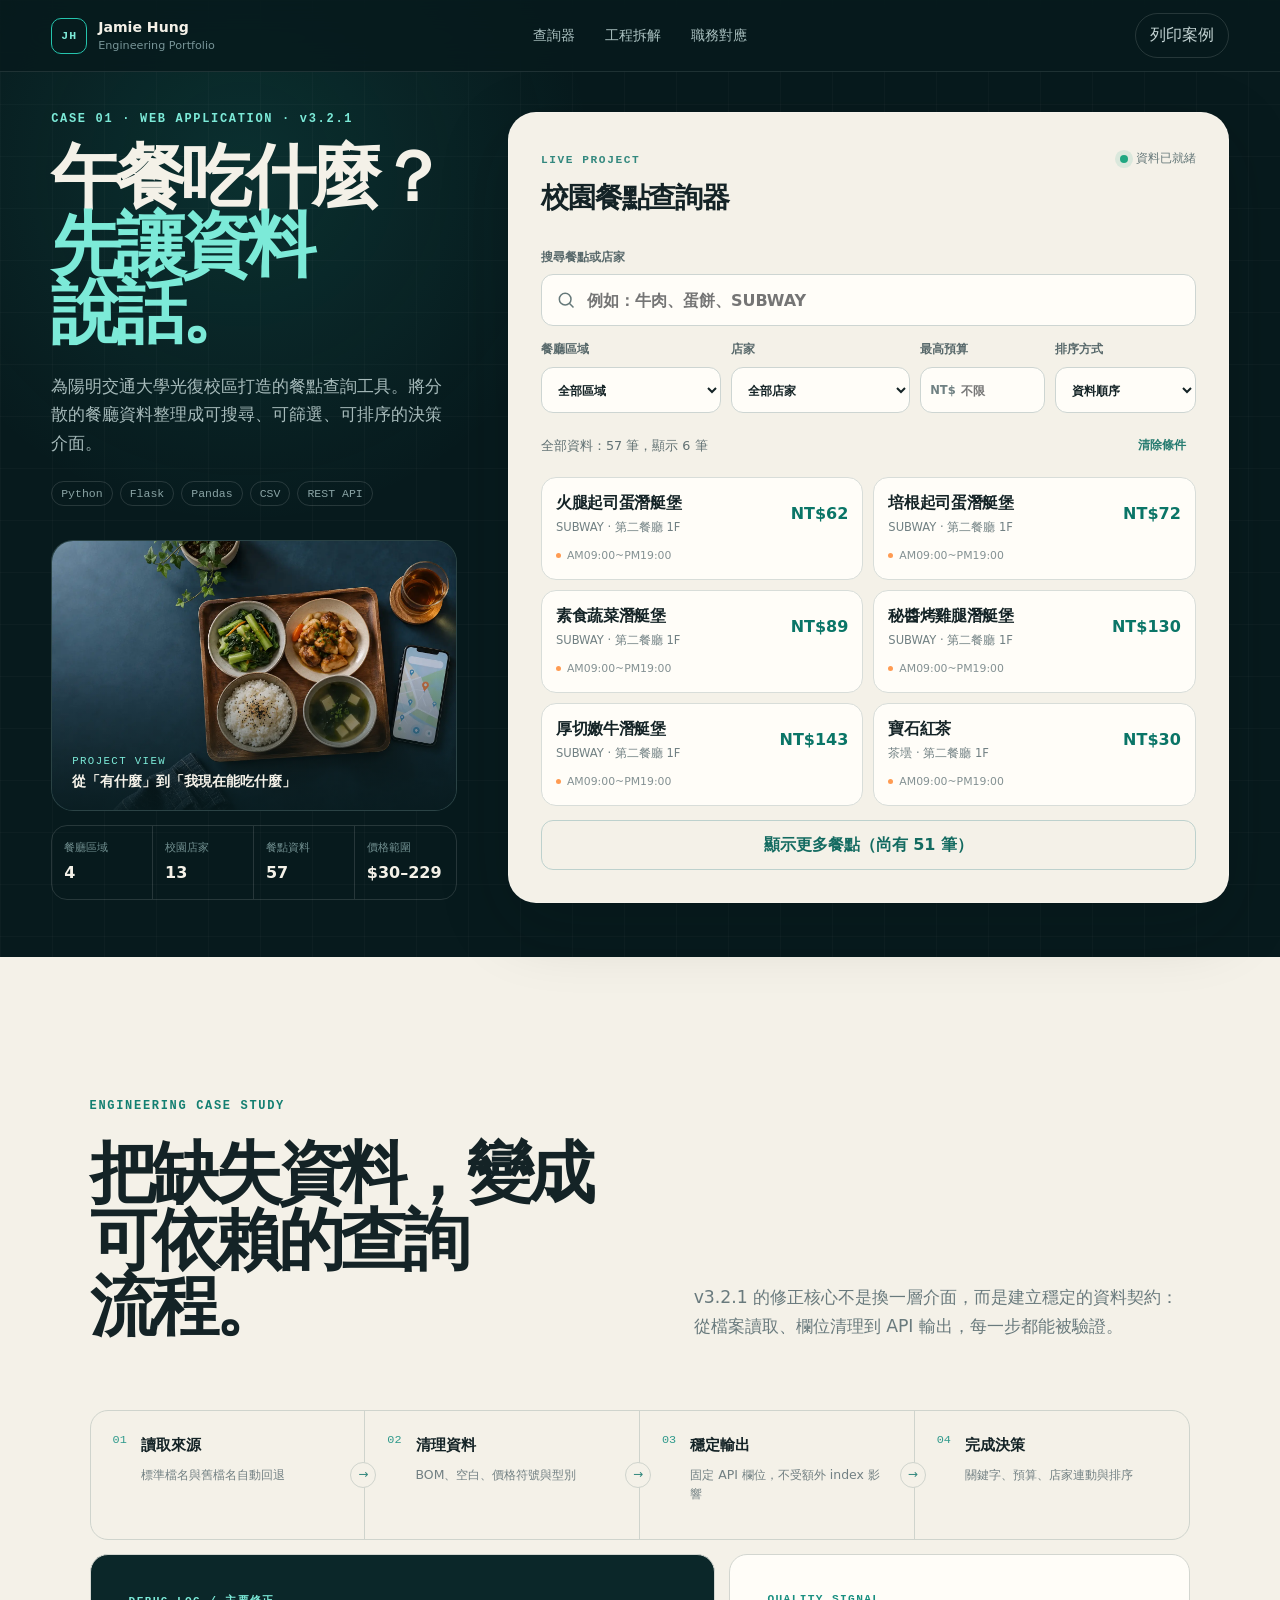
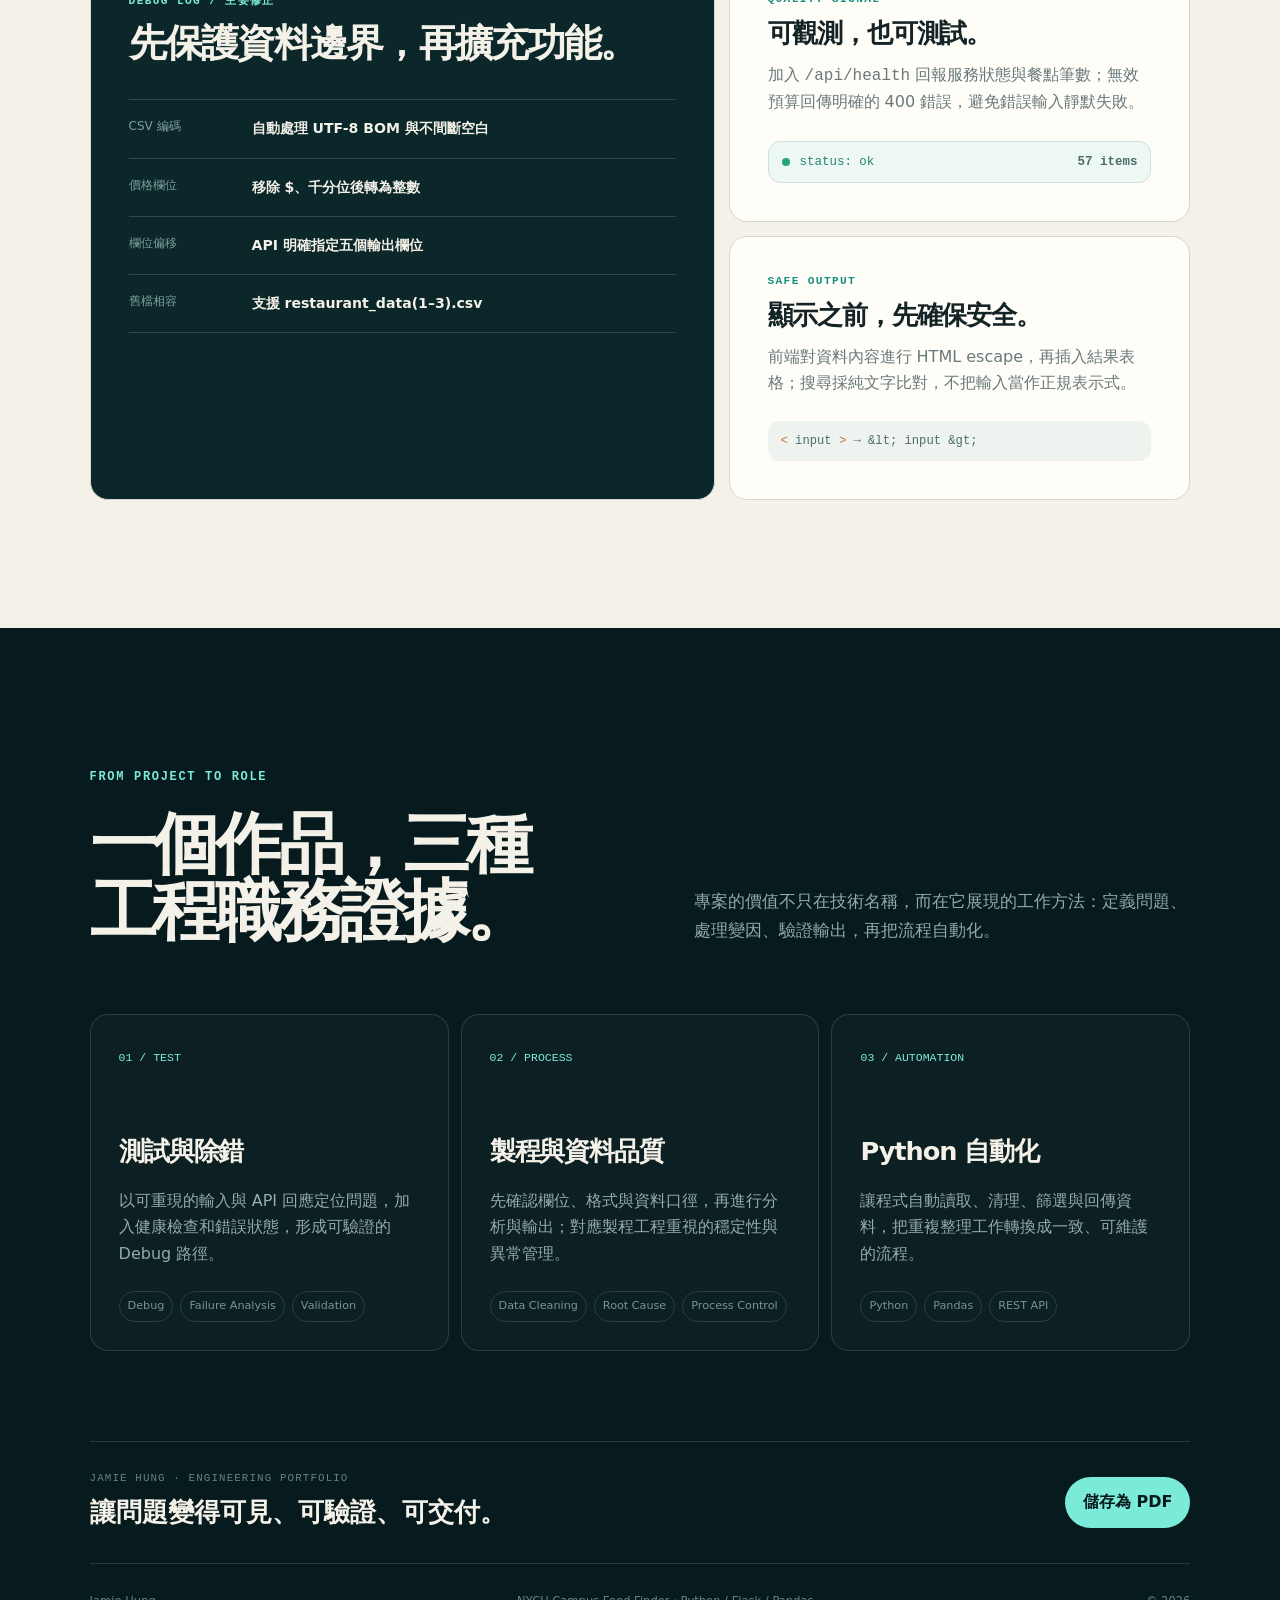
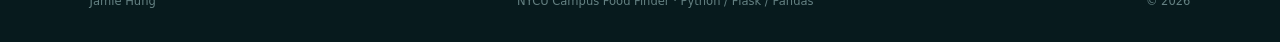
==== docs/index.html @ b02f9383 "Add files via upload" ====
<!doctype html>
<html lang="zh-Hant">
  <head>
    <meta charset="utf-8" />
    <meta name="viewport" content="width=device-width, initial-scale=1" />
    <meta name="theme-color" content="#071a1d" />
    <meta
      name="description"
      content="Jamie Hung 的 NYCU Campus Food Finder 工程作品：以 Python、Flask、Pandas 與 CSV 建立校園餐飲查詢系統。"
    />
    <link rel="icon" href="favicon.svg" type="image/svg+xml" />
    <link rel="preload" href="food-finder-hero.webp" as="image" type="image/webp" />
    <title>Jamie Hung｜NYCU Campus Food Finder</title>
    <link rel="stylesheet" href="styles.css" />
  </head>
  <body>
    <a class="skip-link" href="#finder-app">跳到餐點查詢器</a>

    <header class="site-header">
      <a class="brand" href="#top" aria-label="回到頁首">
        <span class="brand-mark">JH</span>
        <span class="brand-copy"><strong>Jamie Hung</strong><small>Engineering Portfolio</small></span>
      </a>
      <nav aria-label="主要導覽">
        <a href="#finder">查詢器</a>
        <a href="#case-study">工程拆解</a>
        <a href="#role-fit">職務對應</a>
      </nav>
      <button class="print-button" type="button" data-print>列印案例</button>
    </header>

    <main id="top">
      <section class="product" id="finder" aria-labelledby="product-title">
        <div class="project-intro">
          <div class="intro-copy">
            <p class="eyebrow">CASE 01 · WEB APPLICATION · v3.2.1</p>
            <h1 id="product-title">午餐吃什麼？<br /><span>先讓資料說話。</span></h1>
            <p class="lede">
              為陽明交通大學光復校區打造的餐點查詢工具。將分散的餐廳資料整理成可搜尋、可篩選、可排序的決策介面。
            </p>
            <ul class="tech-list" aria-label="使用技術">
              <li>Python</li><li>Flask</li><li>Pandas</li><li>CSV</li><li>REST API</li>
            </ul>
          </div>

          <figure class="project-image">
            <img
              src="food-finder-hero.webp"
              alt="校園午餐餐盤與顯示抽象地圖搜尋介面的手機"
              width="1536"
              height="1024"
            />
            <figcaption>
              <span>PROJECT VIEW</span>
              <strong>從「有什麼」到「我現在能吃什麼」</strong>
            </figcaption>
          </figure>

          <dl class="project-stats" aria-label="專案資料摘要">
            <div><dt>餐廳區域</dt><dd id="stat-areas">4</dd></div>
            <div><dt>校園店家</dt><dd id="stat-shops">13</dd></div>
            <div><dt>餐點資料</dt><dd id="stat-items">57</dd></div>
            <div><dt>價格範圍</dt><dd id="stat-range">$30–229</dd></div>
          </dl>
        </div>

        <div class="finder-shell" id="finder-app">
          <div class="app-titlebar">
            <div>
              <span class="app-kicker">LIVE PROJECT</span>
              <h2>校園餐點查詢器</h2>
            </div>
            <span class="data-state" id="data-state"><i></i> 載入資料中</span>
          </div>

          <form class="finder-controls" id="finder-form" novalidate>
            <label class="search-field">
              <span>搜尋餐點或店家</span>
              <span class="input-wrap">
                <svg viewBox="0 0 24 24" aria-hidden="true"><circle cx="11" cy="11" r="7"></circle><path d="m16 16 5 5"></path></svg>
                <input id="keyword" type="search" placeholder="例如：牛肉、蛋餅、SUBWAY" autocomplete="off" />
              </span>
            </label>

            <div class="control-grid">
              <label><span>餐廳區域</span><select id="area"><option value="">全部區域</option></select></label>
              <label><span>店家</span><select id="shop"><option value="">全部店家</option></select></label>
              <label><span>最高預算</span><span class="money-input"><b>NT$</b><input id="budget" type="number" min="0" step="1" inputmode="numeric" placeholder="不限" /></span></label>
              <label><span>排序方式</span><select id="sort"><option value="default">資料順序</option><option value="price-asc">價格低到高</option><option value="price-desc">價格高到低</option></select></label>
            </div>

            <div class="control-actions">
              <p id="result-count" aria-live="polite">正在準備餐點資料…</p>
              <button class="clear-button" id="clear" type="button">清除條件</button>
            </div>
          </form>

          <div class="results" id="results" aria-busy="true"></div>
          <div class="empty-state" id="empty" hidden>
            <strong>沒有符合條件的餐點</strong>
            <p>試著提高預算，或清除部分篩選條件。</p>
          </div>
          <div class="error-state" id="load-error" hidden role="alert">
            <strong>餐點資料暫時無法讀取</strong>
            <p>請重新整理頁面後再試一次。</p>
          </div>
          <button class="more-button" id="show-more" type="button" hidden>顯示更多餐點</button>
        </div>
      </section>

      <section class="case-study" id="case-study" aria-labelledby="case-title">
        <div class="section-heading">
          <p class="eyebrow">ENGINEERING CASE STUDY</p>
          <h2 id="case-title">把缺失資料，變成<br />可依賴的查詢流程。</h2>
          <p>
            v3.2.1 的修正核心不是換一層介面，而是建立穩定的資料契約：從檔案讀取、欄位清理到 API 輸出，每一步都能被驗證。
          </p>
        </div>

        <ol class="pipeline" aria-label="資料處理流程">
          <li><span>01</span><div><strong>讀取來源</strong><small>標準檔名與舊檔名自動回退</small></div></li>
          <li><span>02</span><div><strong>清理資料</strong><small>BOM、空白、價格符號與型別</small></div></li>
          <li><span>03</span><div><strong>穩定輸出</strong><small>固定 API 欄位，不受額外 index 影響</small></div></li>
          <li><span>04</span><div><strong>完成決策</strong><small>關鍵字、預算、店家連動與排序</small></div></li>
        </ol>

        <div class="engineering-grid">
          <article class="decision-card main-decision">
            <div class="card-label">DEBUG LOG / 主要修正</div>
            <h3>先保護資料邊界，再擴充功能。</h3>
            <div class="fix-list">
              <div><span>CSV 編碼</span><strong>自動處理 UTF-8 BOM 與不間斷空白</strong></div>
              <div><span>價格欄位</span><strong>移除 $、千分位後轉為整數</strong></div>
              <div><span>欄位偏移</span><strong>API 明確指定五個輸出欄位</strong></div>
              <div><span>舊檔相容</span><strong>支援 restaurant_data(1–3).csv</strong></div>
            </div>
          </article>

          <article class="decision-card">
            <div class="card-label">QUALITY SIGNAL</div>
            <h3>可觀測，也可測試。</h3>
            <p>加入 <code>/api/health</code> 回報服務狀態與餐點筆數；無效預算回傳明確的 400 錯誤，避免錯誤輸入靜默失敗。</p>
            <div class="status-sample"><i></i><span>status: ok</span><strong>57 items</strong></div>
          </article>

          <article class="decision-card">
            <div class="card-label">SAFE OUTPUT</div>
            <h3>顯示之前，先確保安全。</h3>
            <p>前端對資料內容進行 HTML escape，再插入結果表格；搜尋採純文字比對，不把輸入當作正規表示式。</p>
            <div class="code-sample"><span>&lt;</span> input <span>&gt;</span> → &amp;lt; input &amp;gt;</div>
          </article>
        </div>
      </section>

      <section class="role-fit" id="role-fit" aria-labelledby="fit-title">
        <div class="fit-intro">
          <p class="eyebrow">FROM PROJECT TO ROLE</p>
          <h2 id="fit-title">一個作品，三種<br />工程職務證據。</h2>
          <p>專案的價值不只在技術名稱，而在它展現的工作方法：定義問題、處理變因、驗證輸出，再把流程自動化。</p>
        </div>

        <div class="role-cards">
          <article>
            <span>01 / TEST</span>
            <h3>測試與除錯</h3>
            <p>以可重現的輸入與 API 回應定位問題，加入健康檢查和錯誤狀態，形成可驗證的 Debug 路徑。</p>
            <ul><li>Debug</li><li>Failure Analysis</li><li>Validation</li></ul>
          </article>
          <article>
            <span>02 / PROCESS</span>
            <h3>製程與資料品質</h3>
            <p>先確認欄位、格式與資料口徑，再進行分析與輸出；對應製程工程重視的穩定性與異常管理。</p>
            <ul><li>Data Cleaning</li><li>Root Cause</li><li>Process Control</li></ul>
          </article>
          <article>
            <span>03 / AUTOMATION</span>
            <h3>Python 自動化</h3>
            <p>讓程式自動讀取、清理、篩選與回傳資料，把重複整理工作轉換成一致、可維護的流程。</p>
            <ul><li>Python</li><li>Pandas</li><li>REST API</li></ul>
          </article>
        </div>

        <div class="closing-note">
          <div>
            <span>JAMIE HUNG · ENGINEERING PORTFOLIO</span>
            <strong>讓問題變得可見、可驗證、可交付。</strong>
          </div>
          <button class="closing-action" type="button" data-print>儲存為 PDF</button>
        </div>

        <footer>
          <span>Jamie Hung</span>
          <span>NYCU Campus Food Finder · Python / Flask / Pandas</span>
          <span>© <span id="year"></span></span>
        </footer>
      </section>
    </main>

    <script src="app.js"></script>
  </body>
</html>
---- docs/styles.css ----
:root {
  --navy: #071a1d;
  --navy-2: #0b2729;
  --teal: #25c4ad;
  --teal-bright: #7cead8;
  --orange: #ff9b52;
  --cream: #f4f1e8;
  --paper: #fffdf8;
  --ink: #142326;
  --muted: #697a7d;
  --line: rgba(20, 35, 38, 0.14);
  --line-dark: rgba(255, 255, 255, 0.13);
  --radius: 22px;
  --shadow: 0 22px 70px rgba(0, 20, 22, 0.2);
}

* { box-sizing: border-box; }
html { scroll-behavior: smooth; }
body {
  margin: 0;
  background: var(--navy);
  color: var(--cream);
  font-family: Inter, ui-sans-serif, system-ui, -apple-system, BlinkMacSystemFont, "Segoe UI", "Noto Sans TC", sans-serif;
  font-size: 16px;
  line-height: 1.65;
  -webkit-font-smoothing: antialiased;
}

button, input, select { font: inherit; }
button, select { cursor: pointer; }
a { color: inherit; text-decoration: none; }
img { display: block; max-width: 100%; }
::selection { color: var(--navy); background: var(--teal-bright); }

.skip-link {
  position: fixed;
  z-index: 99;
  top: 12px;
  left: 12px;
  padding: 10px 15px;
  color: var(--navy);
  background: var(--teal-bright);
  transform: translateY(-180%);
}
.skip-link:focus { transform: translateY(0); }

.site-header {
  position: fixed;
  z-index: 20;
  top: 0;
  left: 0;
  width: 100%;
  height: 72px;
  display: grid;
  grid-template-columns: 1fr auto 1fr;
  align-items: center;
  padding: 0 clamp(20px, 4vw, 68px);
  border-bottom: 1px solid rgba(255, 255, 255, 0.1);
  background: rgba(7, 26, 29, 0.82);
  backdrop-filter: blur(18px);
}
.brand { display: flex; align-items: center; gap: 11px; width: max-content; }
.brand-mark {
  display: grid;
  place-items: center;
  width: 36px;
  height: 36px;
  border: 1px solid var(--teal);
  border-radius: 10px;
  color: var(--teal-bright);
  font: 750 0.72rem ui-monospace, SFMono-Regular, Menlo, monospace;
  letter-spacing: .08em;
}
.brand-copy { display: flex; flex-direction: column; line-height: 1.2; }
.brand-copy strong { font-size: .88rem; }
.brand-copy small { margin-top: 3px; color: #789598; font-size: .7rem; }
nav { display: flex; gap: 30px; color: #abc1c1; font-size: .85rem; }
nav a { transition: color .2s ease; }
nav a:hover, nav a:focus-visible { color: var(--teal-bright); }
.print-button {
  justify-self: end;
  padding: 8px 14px;
  border: 1px solid var(--line-dark);
  border-radius: 999px;
  color: #c4d4d4;
  background: transparent;
}
.print-button:hover { border-color: var(--teal); color: var(--teal-bright); }

.product {
  min-height: 100svh;
  display: grid;
  grid-template-columns: minmax(360px, .72fr) minmax(620px, 1.28fr);
  gap: clamp(28px, 4vw, 64px);
  align-items: stretch;
  padding: 112px clamp(22px, 4vw, 68px) 54px;
  background:
    radial-gradient(circle at 19% 18%, rgba(37, 196, 173, .13), transparent 27%),
    linear-gradient(rgba(255,255,255,.024) 1px, transparent 1px),
    linear-gradient(90deg, rgba(255,255,255,.024) 1px, transparent 1px),
    var(--navy);
  background-size: auto, 52px 52px, 52px 52px, auto;
}
.project-intro { min-width: 0; display: flex; flex-direction: column; }
.eyebrow {
  margin: 0 0 18px;
  color: var(--teal-bright);
  font: 700 .75rem ui-monospace, SFMono-Regular, Menlo, monospace;
  letter-spacing: .14em;
}
h1, h2, h3, p { text-wrap: pretty; }
h1 {
  margin: 0;
  font-size: clamp(3rem, 5.5vw, 6.8rem);
  line-height: .96;
  letter-spacing: -.07em;
}
h1 span { color: var(--teal-bright); }
.lede { max-width: 650px; margin: 25px 0 0; color: #a7bbbb; font-size: clamp(1rem, 1.35vw, 1.2rem); }
.tech-list { display: flex; flex-wrap: wrap; gap: 7px; margin: 24px 0 0; padding: 0; list-style: none; }
.tech-list li {
  padding: 5px 9px;
  border: 1px solid var(--line-dark);
  border-radius: 999px;
  color: #89a3a4;
  font: .72rem ui-monospace, SFMono-Regular, Menlo, monospace;
}
.project-image {
  position: relative;
  overflow: hidden;
  min-height: 220px;
  margin: 34px 0 0;
  border: 1px solid var(--line-dark);
  border-radius: var(--radius);
  background: var(--navy-2);
}
.project-image img { width: 100%; height: 100%; min-height: 220px; object-fit: cover; }
.project-image::after { content: ""; position: absolute; inset: 0; background: linear-gradient(180deg, transparent 48%, rgba(7,26,29,.84)); }
.project-image figcaption { position: absolute; z-index: 1; left: 20px; right: 20px; bottom: 16px; display: flex; flex-direction: column; }
.project-image figcaption span { color: var(--teal-bright); font: .67rem ui-monospace, SFMono-Regular, Menlo, monospace; letter-spacing: .13em; }
.project-image figcaption strong { margin-top: 3px; font-size: .9rem; }
.project-stats { display: grid; grid-template-columns: repeat(4, 1fr); margin: 14px 0 0; border: 1px solid var(--line-dark); border-radius: 16px; }
.project-stats div { min-width: 0; padding: 13px 12px; border-right: 1px solid var(--line-dark); }
.project-stats div:last-child { border-right: 0; }
.project-stats dt { color: #718f90; font-size: .66rem; white-space: nowrap; }
.project-stats dd { margin: 3px 0 0; font-size: 1rem; font-weight: 760; white-space: nowrap; }

.finder-shell {
  min-width: 0;
  overflow: hidden;
  padding: clamp(20px, 2.5vw, 34px);
  border: 1px solid rgba(255,255,255,.16);
  border-radius: 28px;
  color: var(--ink);
  background: var(--cream);
  box-shadow: var(--shadow);
}
.app-titlebar { display: flex; align-items: start; justify-content: space-between; gap: 24px; }
.app-kicker { color: #33887e; font: 700 .7rem ui-monospace, SFMono-Regular, Menlo, monospace; letter-spacing: .14em; }
.app-titlebar h2 { margin: 4px 0 0; font-size: clamp(1.5rem, 2.2vw, 2.2rem); letter-spacing: -.04em; }
.data-state { display: flex; align-items: center; gap: 8px; margin-top: 4px; color: #657879; font-size: .75rem; white-space: nowrap; }
.data-state i { width: 8px; height: 8px; border-radius: 50%; background: #d7a042; box-shadow: 0 0 0 5px rgba(215,160,66,.12); }
.data-state.ready i { background: #20a781; box-shadow: 0 0 0 5px rgba(32,167,129,.12); }
.data-state.error i { background: #c94c49; box-shadow: 0 0 0 5px rgba(201,76,73,.12); }
.finder-controls { margin-top: 25px; }
.finder-controls label { display: flex; flex-direction: column; gap: 7px; color: #58696b; font-size: .78rem; font-weight: 700; }
.input-wrap { position: relative; display: block; }
.input-wrap svg { position: absolute; top: 50%; left: 15px; width: 20px; height: 20px; fill: none; stroke: #657879; stroke-width: 1.8; transform: translateY(-50%); }
input, select {
  width: 100%;
  height: 46px;
  border: 1px solid #cdd5d2;
  border-radius: 12px;
  color: var(--ink);
  background: var(--paper);
  outline: none;
}
input { padding: 0 13px; }
select { padding: 0 36px 0 12px; }
input:focus, select:focus { border-color: #249d8b; box-shadow: 0 0 0 3px rgba(37,196,173,.15); }
.search-field input { height: 52px; padding-left: 45px; font-size: 1rem; }
.control-grid { display: grid; grid-template-columns: 1.15fr 1.15fr .8fr .9fr; gap: 10px; margin-top: 13px; }
.money-input { position: relative; display: block; }
.money-input b { position: absolute; left: 10px; top: 50%; color: #708183; font-size: .72rem; transform: translateY(-50%); }
.money-input input { padding-left: 40px; }
.control-actions { display: flex; align-items: center; justify-content: space-between; gap: 15px; margin-top: 15px; }
.control-actions p { margin: 0; color: #617173; font-size: .8rem; }
.clear-button { padding: 7px 10px; border: 0; color: #277c71; background: transparent; font-size: .78rem; font-weight: 740; }
.clear-button:hover { color: #0b5c53; text-decoration: underline; text-underline-offset: 3px; }
.results {
  display: grid;
  grid-template-columns: repeat(2, minmax(0, 1fr));
  gap: 10px;
  margin-top: 14px;
}
.food-card {
  min-width: 0;
  display: grid;
  grid-template-columns: 1fr auto;
  gap: 10px;
  padding: 14px;
  border: 1px solid #d8ddd9;
  border-radius: 15px;
  background: var(--paper);
  transition: border-color .18s ease, transform .18s ease, box-shadow .18s ease;
}
.food-card:hover { border-color: #80bdb4; transform: translateY(-2px); box-shadow: 0 9px 24px rgba(14,61,59,.08); }
.food-card h3 { overflow: hidden; margin: 0; font-size: .98rem; line-height: 1.35; letter-spacing: -.02em; text-overflow: ellipsis; white-space: nowrap; }
.food-card p { overflow: hidden; margin: 5px 0 0; color: #718083; font-size: .72rem; text-overflow: ellipsis; white-space: nowrap; }
.food-card strong { align-self: center; color: #0a7567; font-size: 1rem; white-space: nowrap; }
.food-card small { grid-column: 1 / -1; display: flex; align-items: center; gap: 6px; color: #849193; font-size: .68rem; }
.food-card small::before { content: ""; width: 5px; height: 5px; border-radius: 50%; background: var(--orange); }
.empty-state, .error-state { padding: 45px 18px; text-align: center; color: #6c7d7f; }
.empty-state strong, .error-state strong { color: var(--ink); }
.empty-state p, .error-state p { margin: 5px 0 0; font-size: .85rem; }
.more-button {
  width: 100%;
  margin-top: 14px;
  padding: 11px 16px;
  border: 1px solid #bdd1cd;
  border-radius: 12px;
  color: #146b61;
  background: transparent;
  font-weight: 750;
}
.more-button:hover { border-color: #249d8b; background: rgba(37,196,173,.08); }

.case-study {
  padding: clamp(90px, 10vw, 150px) clamp(22px, 7vw, 110px);
  color: var(--ink);
  background: var(--cream);
}
.section-heading { display: grid; grid-template-columns: 1.05fr .95fr; gap: 55px; align-items: end; }
.section-heading .eyebrow { grid-column: 1 / -1; margin-bottom: -28px; color: #137f71; }
.section-heading h2, .fit-intro h2 { margin: 0; font-size: clamp(2.6rem, 5.2vw, 5.8rem); line-height: 1; letter-spacing: -.065em; }
.section-heading > p:last-child { max-width: 520px; margin: 0; color: var(--muted); font-size: 1.08rem; }
.pipeline { display: grid; grid-template-columns: repeat(4,1fr); margin: 70px 0 0; padding: 0; border: 1px solid #cfd4cd; border-radius: 18px; list-style: none; }
.pipeline li { position: relative; display: flex; gap: 14px; min-height: 128px; padding: 22px; border-right: 1px solid #cfd4cd; }
.pipeline li:last-child { border-right: 0; }
.pipeline li:not(:last-child)::after { content: "→"; position: absolute; z-index: 1; top: 50%; right: -12px; display: grid; place-items: center; width: 24px; height: 24px; border: 1px solid #cfd4cd; border-radius: 50%; color: #33887e; background: var(--cream); font-size: .75rem; transform: translateY(-50%); }
.pipeline > li > span { color: #309a8c; font: .74rem ui-monospace, SFMono-Regular, Menlo, monospace; }
.pipeline strong, .pipeline small { display: block; }
.pipeline strong { font-size: .96rem; }
.pipeline small { margin-top: 8px; color: #728083; font-size: .78rem; line-height: 1.5; }
.engineering-grid { display: grid; grid-template-columns: 1.15fr .85fr; gap: 14px; margin-top: 14px; }
.decision-card { padding: clamp(24px, 3vw, 38px); border: 1px solid #d3d6d0; border-radius: 18px; background: var(--paper); }
.main-decision { grid-row: span 2; background: var(--navy-2); color: var(--cream); }
.card-label { color: #188f80; font: 700 .7rem ui-monospace, SFMono-Regular, Menlo, monospace; letter-spacing: .12em; }
.main-decision .card-label { color: var(--teal-bright); }
.decision-card h3 { max-width: 650px; margin: 15px 0; font-size: clamp(1.65rem, 3vw, 3.4rem); line-height: 1.05; letter-spacing: -.045em; }
.decision-card:not(.main-decision) h3 { font-size: clamp(1.5rem, 2vw, 2.2rem); }
.decision-card p { margin: 0; color: #69797b; }
.fix-list { margin-top: 36px; border-top: 1px solid rgba(255,255,255,.15); }
.fix-list div { display: grid; grid-template-columns: 105px 1fr; gap: 18px; padding: 17px 0; border-bottom: 1px solid rgba(255,255,255,.15); }
.fix-list span { color: #7fa09f; font-size: .75rem; }
.fix-list strong { font-size: .88rem; }
.status-sample { display: flex; align-items: center; gap: 10px; margin-top: 25px; padding: 13px; border: 1px solid #cfe0db; border-radius: 12px; color: #278474; background: #edf8f5; font: .78rem ui-monospace, SFMono-Regular, Menlo, monospace; }
.status-sample i { width: 8px; height: 8px; border-radius: 50%; background: #20a781; }
.status-sample strong { margin-left: auto; color: #4e6b68; }
.code-sample { margin-top: 25px; padding: 13px; border-radius: 12px; color: #496d68; background: #eff3ef; font: .76rem ui-monospace, SFMono-Regular, Menlo, monospace; }
.code-sample span { color: #c66f34; }

.role-fit { padding: clamp(90px, 10vw, 150px) clamp(22px, 7vw, 110px) 0; background: var(--navy); }
.fit-intro { display: grid; grid-template-columns: 1.05fr .95fr; gap: 55px; align-items: end; }
.fit-intro .eyebrow { grid-column: 1 / -1; margin-bottom: -28px; }
.fit-intro p:last-child { max-width: 520px; margin: 0; color: #92a9a9; font-size: 1.08rem; }
.role-cards { display: grid; grid-template-columns: repeat(3,1fr); gap: 12px; margin-top: 70px; }
.role-cards article { min-height: 330px; padding: 28px; border: 1px solid var(--line-dark); border-radius: 18px; background: rgba(255,255,255,.025); }
.role-cards article > span { color: var(--teal-bright); font: .72rem ui-monospace, SFMono-Regular, Menlo, monospace; }
.role-cards h3 { margin: 60px 0 14px; font-size: clamp(1.55rem, 2vw, 2.15rem); letter-spacing: -.04em; }
.role-cards p { color: #95aaaa; }
.role-cards ul { display: flex; flex-wrap: wrap; gap: 7px; margin: 24px 0 0; padding: 0; list-style: none; }
.role-cards li { padding: 5px 8px; border: 1px solid var(--line-dark); border-radius: 999px; color: #789596; font-size: .7rem; }
.closing-note { display: flex; align-items: center; justify-content: space-between; gap: 30px; margin-top: 90px; padding: 30px 0; border-top: 1px solid var(--line-dark); border-bottom: 1px solid var(--line-dark); }
.closing-note div { display: flex; flex-direction: column; }
.closing-note span { color: #648284; font: .68rem ui-monospace, SFMono-Regular, Menlo, monospace; letter-spacing: .1em; }
.closing-note strong { margin-top: 7px; font-size: clamp(1.2rem, 2vw, 1.8rem); }
.closing-action { padding: 12px 18px; border: 0; border-radius: 999px; color: var(--navy); background: var(--teal-bright); font-weight: 800; white-space: nowrap; }
.closing-action:hover { background: #a1f5e7; }
footer { display: grid; grid-template-columns: 1fr 1.5fr auto; gap: 25px; padding: 28px 0; color: #648082; font-size: .72rem; }

@media (max-width: 1180px) {
  .product { grid-template-columns: 1fr; }
  .project-intro { display: grid; grid-template-columns: 1.05fr .95fr; gap: 25px; }
  .project-image { grid-column: 2; grid-row: 1; margin: 0; }
  .project-stats { grid-column: 1 / -1; }
  .finder-shell { min-height: 650px; }
}

@media (max-width: 860px) {
  .site-header { grid-template-columns: 1fr auto; }
  nav { display: none; }
  .section-heading, .fit-intro { grid-template-columns: 1fr; gap: 24px; }
  .section-heading .eyebrow, .fit-intro .eyebrow { margin-bottom: 0; }
  .pipeline { grid-template-columns: repeat(2,1fr); }
  .pipeline li:nth-child(2) { border-right: 0; }
  .pipeline li:nth-child(-n+2) { border-bottom: 1px solid #cfd4cd; }
  .pipeline li:nth-child(2)::after { display: none; }
  .engineering-grid { grid-template-columns: 1fr; }
  .main-decision { grid-row: auto; }
  .role-cards { grid-template-columns: 1fr; }
  .role-cards article { min-height: auto; }
  .role-cards h3 { margin-top: 35px; }
}

@media (max-width: 680px) {
  .site-header { height: 64px; padding: 0 16px; }
  .brand-copy small { display: none; }
  .print-button { font-size: .72rem; }
  .product { gap: 22px; padding: 92px 14px 32px; }
  .project-intro { display: flex; }
  .intro-copy { order: 0; }
  .project-image { order: 1; min-height: 190px; }
  .project-stats { order: 2; grid-template-columns: repeat(2, 1fr); }
  .project-stats div:nth-child(2) { border-right: 0; }
  .project-stats div:nth-child(-n+2) { border-bottom: 1px solid var(--line-dark); }
  h1 { font-size: clamp(3rem, 15vw, 5rem); }
  .finder-shell { padding: 18px 14px; border-radius: 20px; }
  .app-titlebar { align-items: start; }
  .data-state { font-size: 0; }
  .data-state i { margin-top: 7px; }
  .control-grid { grid-template-columns: 1fr 1fr; }
  .results { grid-template-columns: 1fr; }
  .pipeline { grid-template-columns: 1fr; }
  .pipeline li { border-right: 0; border-bottom: 1px solid #cfd4cd; }
  .pipeline li:last-child { border-bottom: 0; }
  .pipeline li:not(:last-child)::after { top: auto; right: 50%; bottom: -12px; transform: translateX(50%) rotate(90deg); }
  .fix-list div { grid-template-columns: 1fr; gap: 4px; }
  .closing-note { align-items: start; flex-direction: column; }
  .closing-action { width: 100%; }
  footer { grid-template-columns: 1fr; gap: 4px; }
}

@media (prefers-reduced-motion: reduce) {
  html { scroll-behavior: auto; }
  *, *::before, *::after { scroll-behavior: auto !important; transition-duration: .01ms !important; }
}

@media print {
  body { color: #111; background: #fff; }
  .site-header, .finder-controls, .more-button, .closing-action { display: none !important; }
  .product, .case-study, .role-fit { display: block; min-height: auto; padding: 28px; color: #111; background: #fff; }
  .project-intro { display: block; }
  .project-image { max-height: 260px; margin-top: 25px; }
  .project-stats { border-color: #aaa; }
  .project-stats div { border-color: #aaa; }
  .finder-shell { margin-top: 25px; border-color: #aaa; box-shadow: none; }
  .results { grid-template-columns: repeat(2,1fr); }
  .section-heading, .fit-intro { display: block; }
  .pipeline, .engineering-grid, .role-cards { margin-top: 28px; }
  .decision-card, .main-decision, .role-cards article { break-inside: avoid; color: #111; border-color: #aaa; background: #fff; }
  .role-cards { grid-template-columns: repeat(3,1fr); }
  .role-cards p, .fit-intro p:last-child, .lede { color: #444; }
  footer { color: #444; }
}
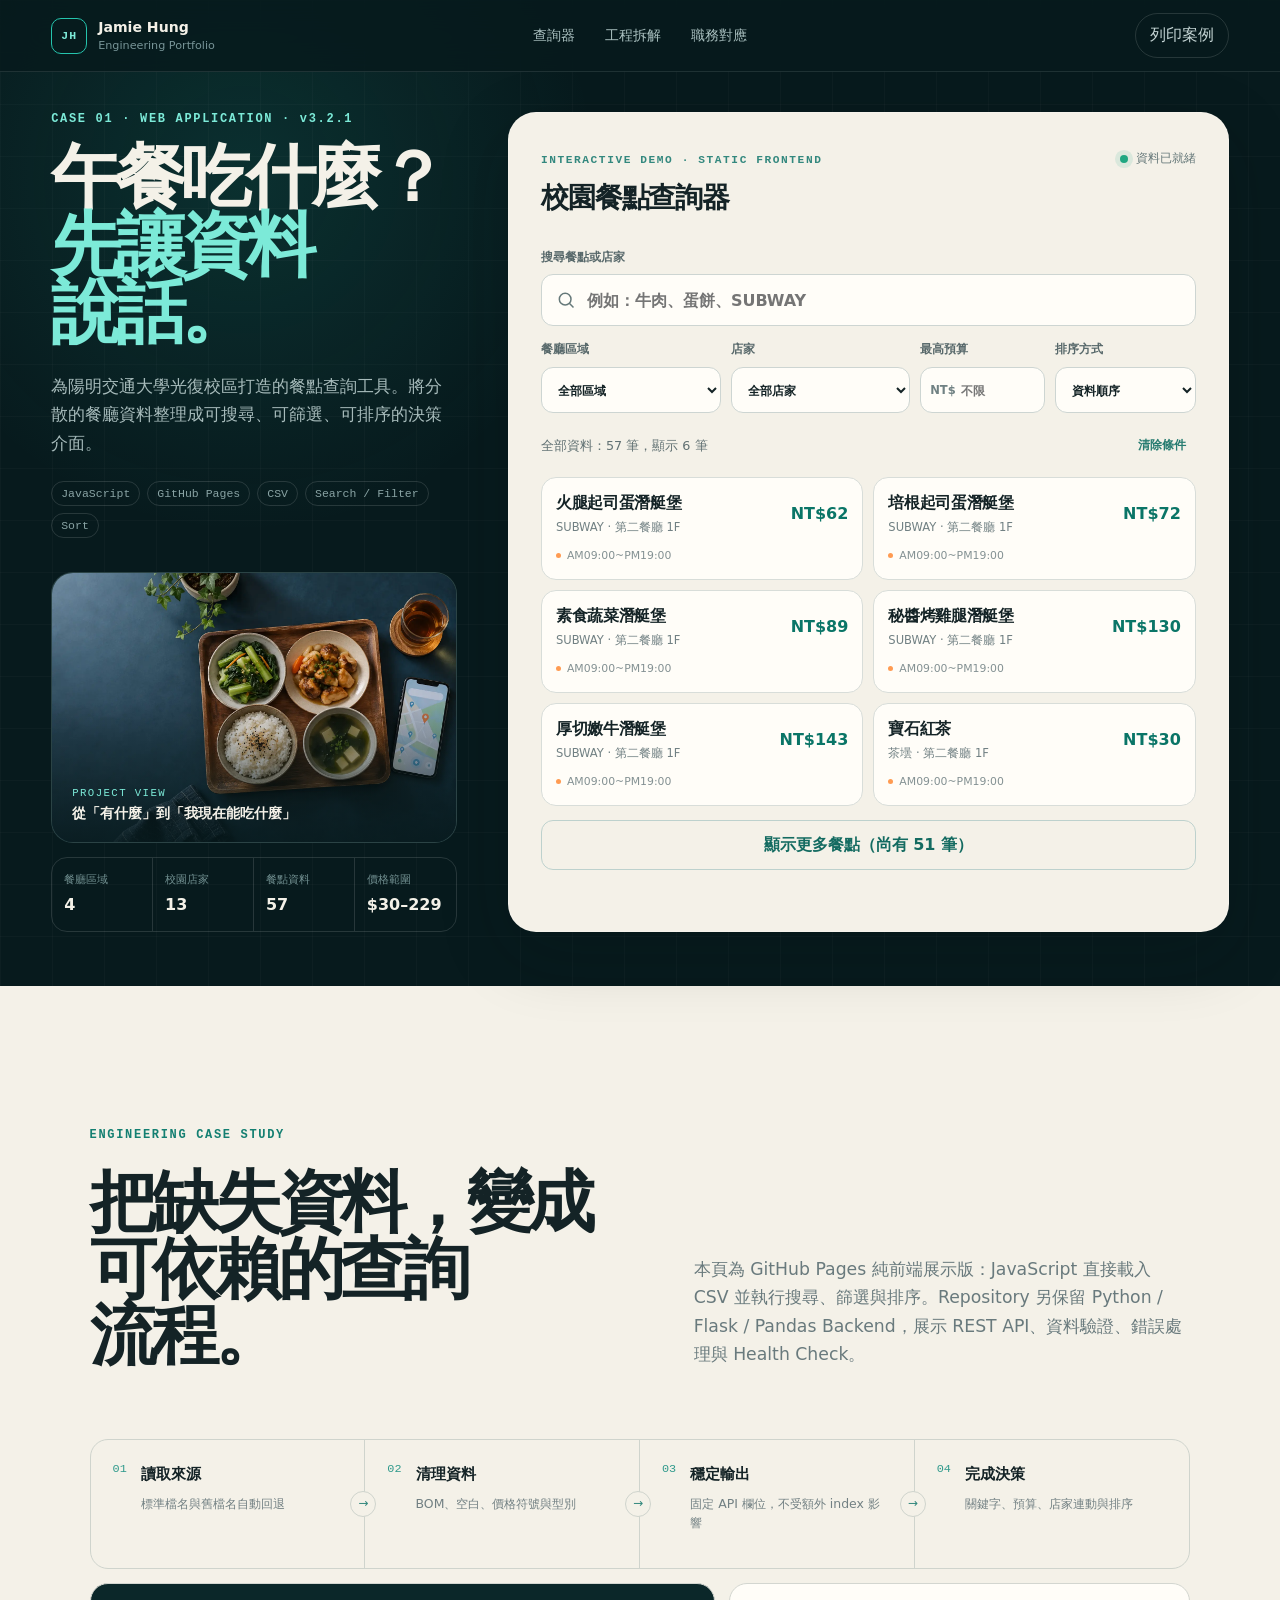
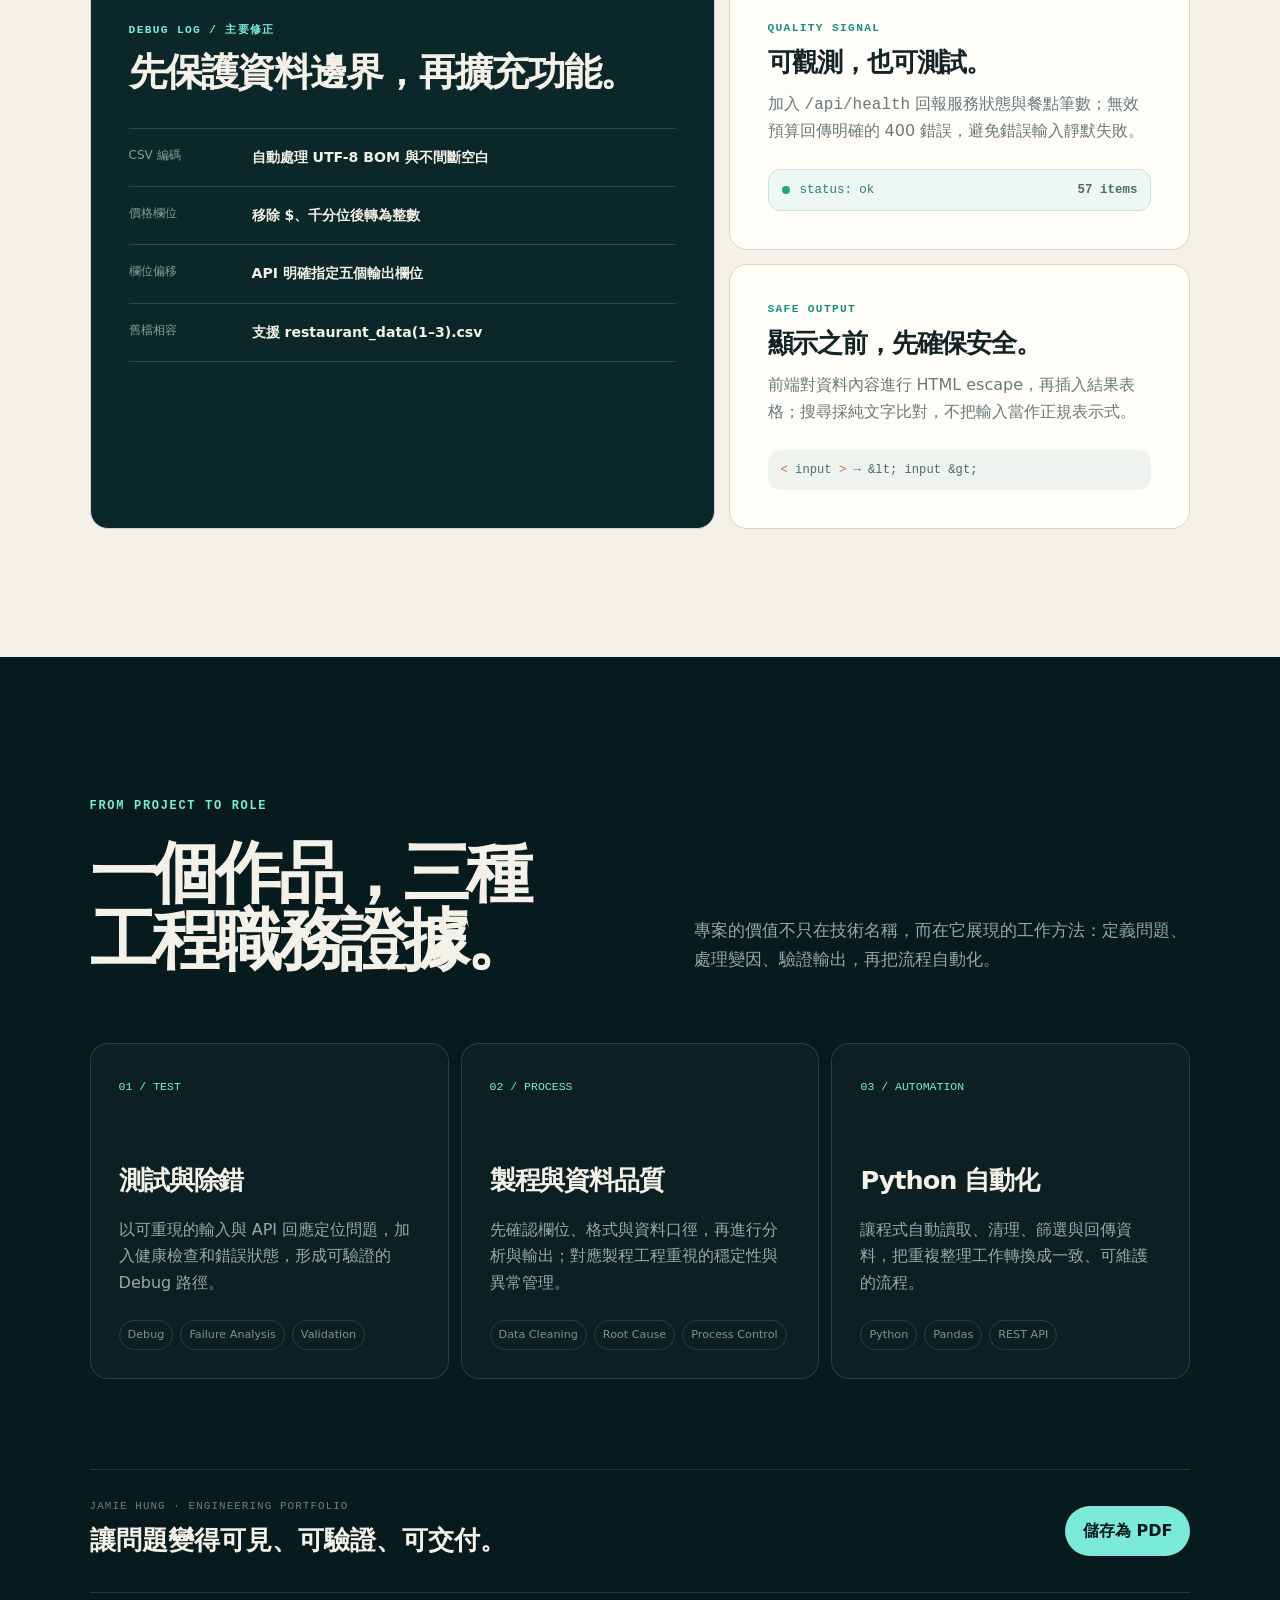
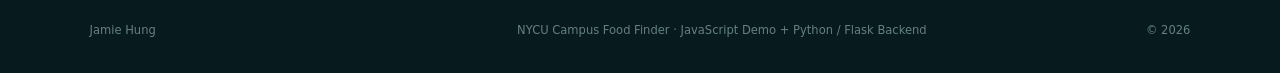
==== commit fca5d877: "Clarify GitHub Pages static frontend demo" ====
--- a/docs/index.html
+++ b/docs/index.html
@@ -6,7 +6,7 @@
     <meta name="theme-color" content="#071a1d" />
     <meta
       name="description"
-      content="Jamie Hung 的 NYCU Campus Food Finder 工程作品：以 Python、Flask、Pandas 與 CSV 建立校園餐飲查詢系統。"
+      content="Jamie Hung 的 NYCU Campus Food Finder 工程作品：GitHub Pages 純前端互動展示：以 JavaScript 載入 CSV，支援搜尋、篩選與排序；Repository 同時保留 Flask / Pandas Backend。"
     />
     <link rel="icon" href="favicon.svg" type="image/svg+xml" />
     <link rel="preload" href="food-finder-hero.webp" as="image" type="image/webp" />
@@ -39,7 +39,7 @@
               為陽明交通大學光復校區打造的餐點查詢工具。將分散的餐廳資料整理成可搜尋、可篩選、可排序的決策介面。
             </p>
             <ul class="tech-list" aria-label="使用技術">
-              <li>Python</li><li>Flask</li><li>Pandas</li><li>CSV</li><li>REST API</li>
+              <li>JavaScript</li><li>GitHub Pages</li><li>CSV</li><li>Search / Filter</li><li>Sort</li>
             </ul>
           </div>
 
@@ -67,7 +67,7 @@
         <div class="finder-shell" id="finder-app">
           <div class="app-titlebar">
             <div>
-              <span class="app-kicker">LIVE PROJECT</span>
+              <span class="app-kicker">INTERACTIVE DEMO · STATIC FRONTEND</span>
               <h2>校園餐點查詢器</h2>
             </div>
             <span class="data-state" id="data-state"><i></i> 載入資料中</span>
@@ -113,7 +113,7 @@
           <p class="eyebrow">ENGINEERING CASE STUDY</p>
           <h2 id="case-title">把缺失資料，變成<br />可依賴的查詢流程。</h2>
           <p>
-            v3.2.1 的修正核心不是換一層介面，而是建立穩定的資料契約：從檔案讀取、欄位清理到 API 輸出，每一步都能被驗證。
+            本頁為 GitHub Pages 純前端展示版：JavaScript 直接載入 CSV 並執行搜尋、篩選與排序。Repository 另保留 Python / Flask / Pandas Backend，展示 REST API、資料驗證、錯誤處理與 Health Check。
           </p>
         </div>
 
@@ -190,7 +190,7 @@
 
         <footer>
           <span>Jamie Hung</span>
-          <span>NYCU Campus Food Finder · Python / Flask / Pandas</span>
+          <span>NYCU Campus Food Finder · JavaScript Demo + Python / Flask Backend</span>
           <span>© <span id="year"></span></span>
         </footer>
       </section>
